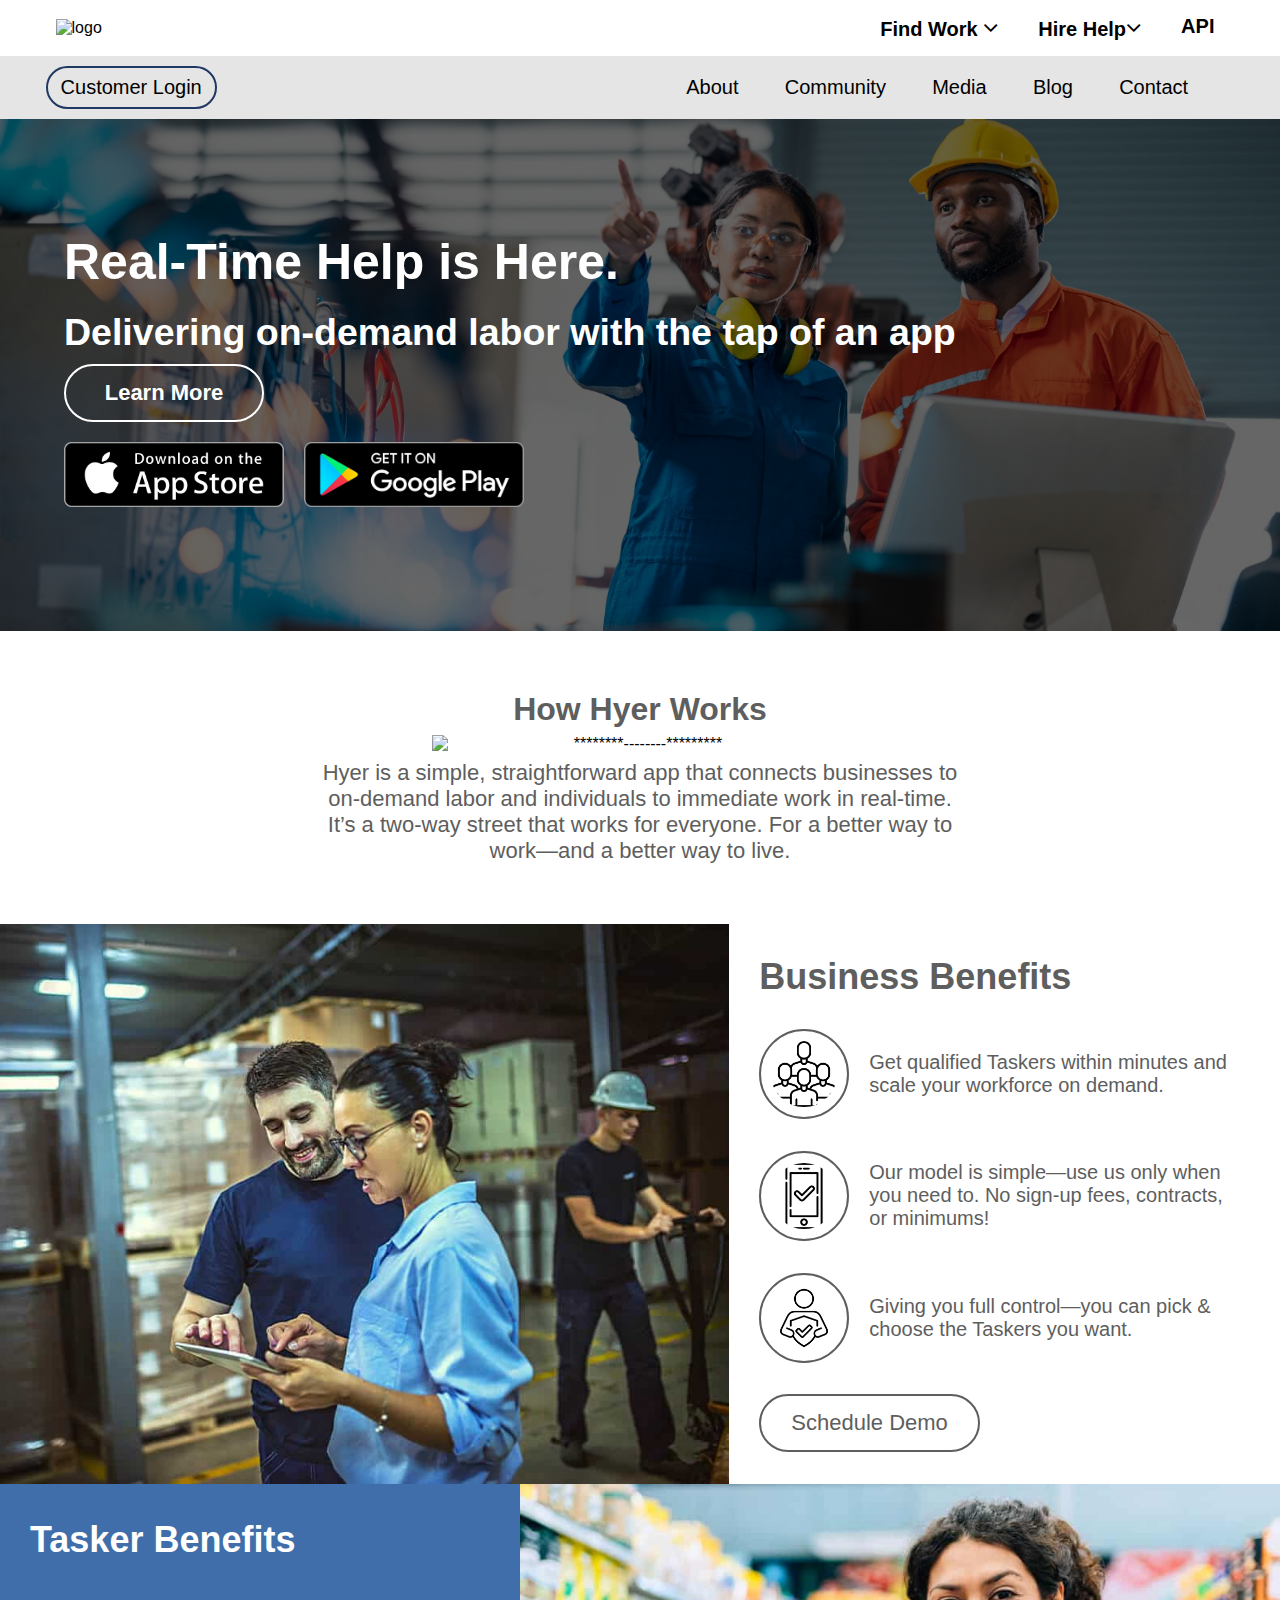
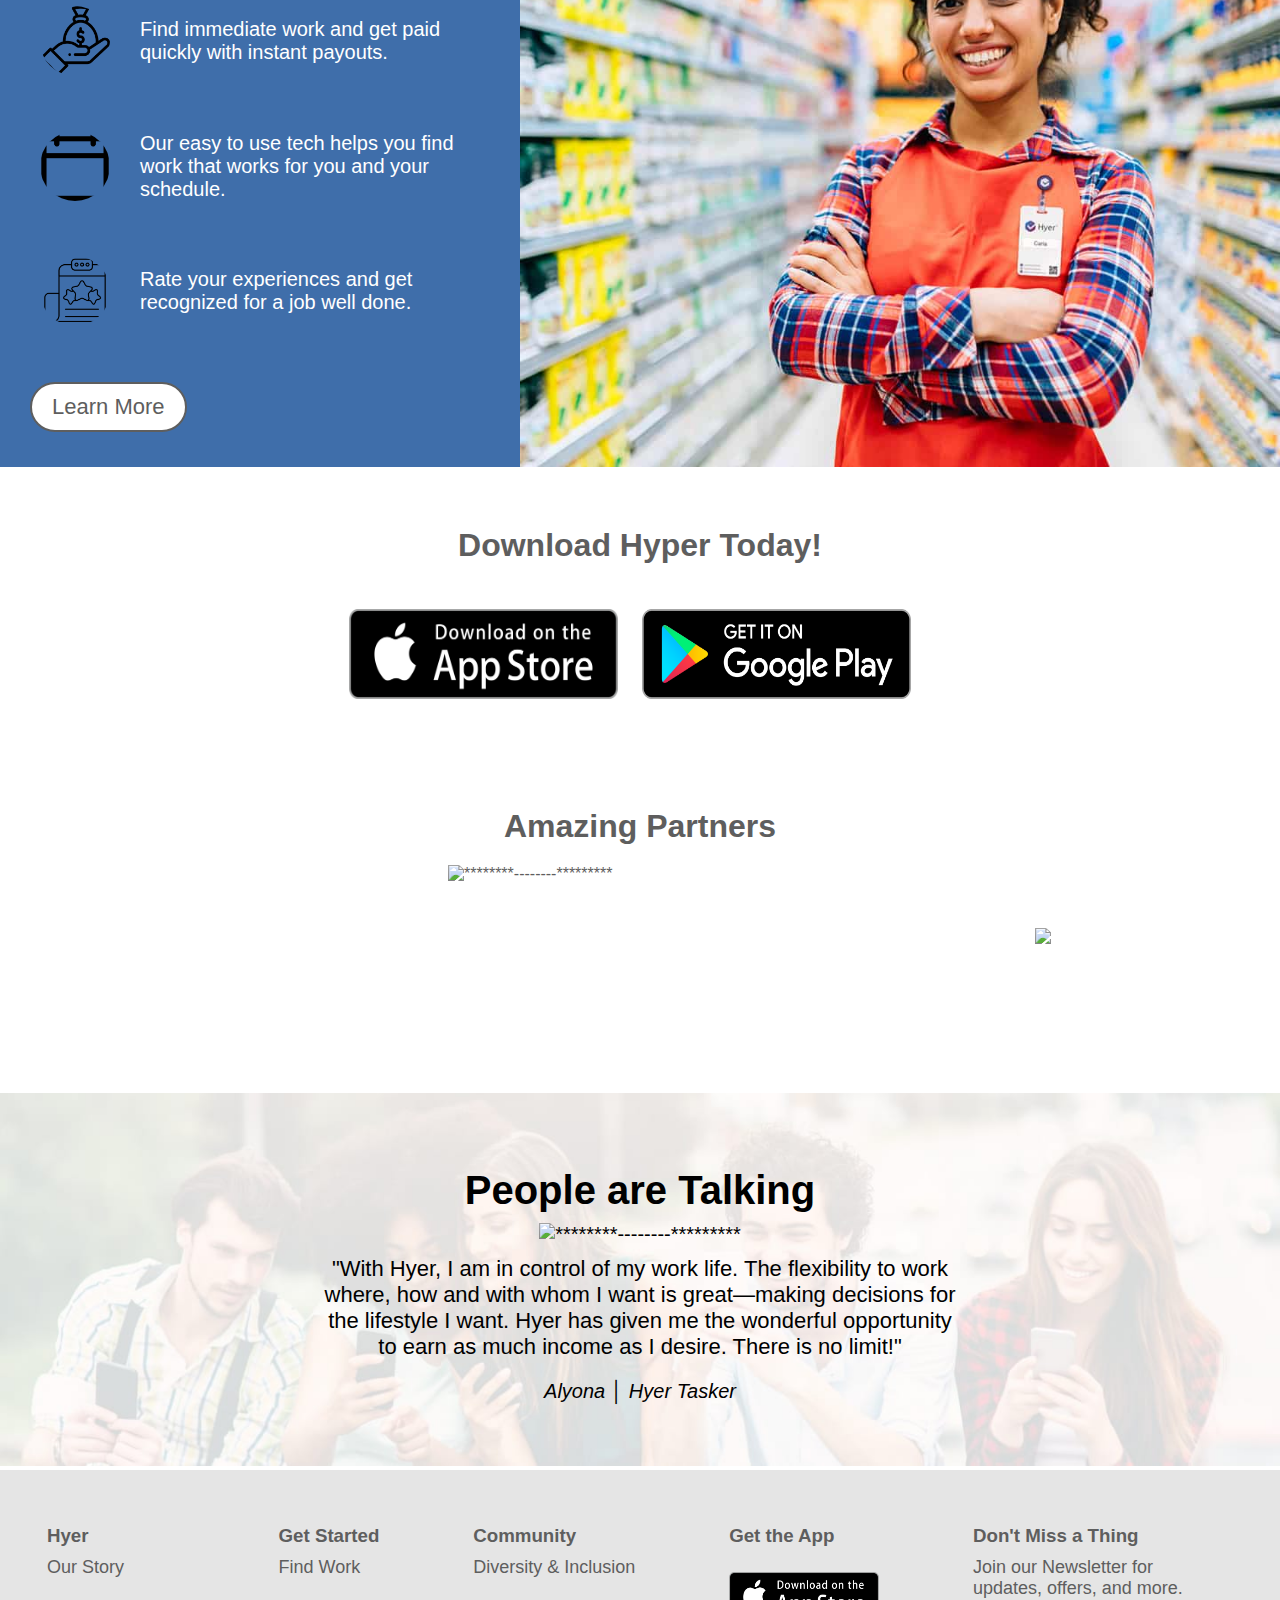
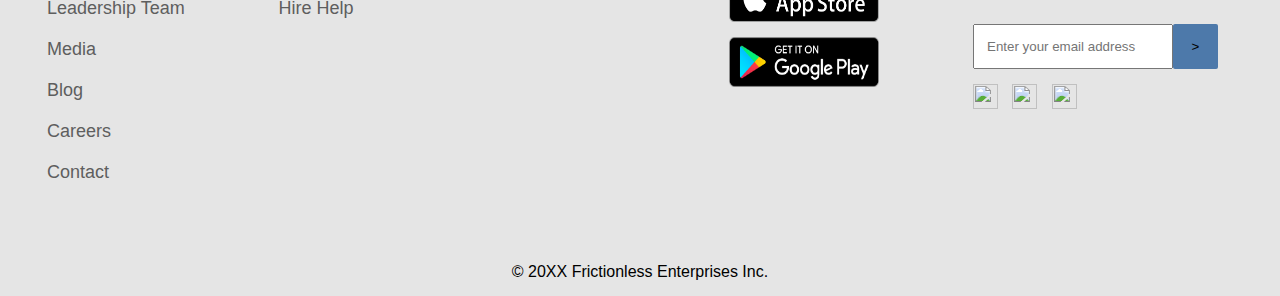
==== index.html @ c7ec468e "Hper_clone" ====
<!DOCTYPE html>
<html lang="en">
<!-- https://gohyer.com/ -->

<head>
    <meta charset="UTF-8">
    <meta http-equiv="X-UA-Compatible" content="IE=edge">
    <meta name="viewport" content="width=device-width, initial-scale=1.0">
    <title>Hyper | On-Demand Labour for Businesses</title>
    <link rel="stylesheet" href="style.css">
    <link rel="stylesheet" href="https://cdnjs.cloudflare.com/ajax/libs/font-awesome/4.7.0/css/font-awesome.min.css">
</head>

<body>
    <nav>
        <div class="container-1">
            <div class="logo_box">
                <img src="https://gohyer.com/wp-content/uploads/2019/08/Color-Horizontal_S.png" alt="logo" id="logo">
            </div>
            <div class="container_drp">
                <div class="dropdown">
                    <span>Find Work <i class="fa fa-angle-down" style="font-size:24px"></i> </span>
                    <div class="dropdown-content" id="drp-1">
                        <a href="#">Become a Tasker</a>
                        <a href="#">Shop Swag</a>
                        <a href="#">Perks & Discounts</a>
                        <a href="#">Help Center</a>
                        <a href="#">Badge Library</a>
                    </div> 
                </div>
                <div class="dropdown">
                    <span>Hire Help<i class="fa fa-angle-down" style="font-size:24px"></i> </span>
                    <div class="dropdown-content" id="drp-2">
                        <a href="#">Hire Help</a>
                        <a href="#">Retail</a>
                        <a href="#">Warehouse</a>
                        <a href="#">Hospitality</a>
                        <a href="#">Case Studies</a>
                        <a href="#">Help Center</a>
                    </div>
                </div>
                <div><span>API</span></div>

                <div id="Customer-Login-button-hamburger"><a class="Customer-Login" href="index_2.html"
                        style="color: white; ">Customer
                        Login</a>
                </div>

            </div>
            <div class="hamburger">
                <span class="bar"></span>
                <span class="bar"></span>
                <span class="bar"></span>
            </div>
        </div>
        <div class="container-2">
            <a class="Customer-Login" href="index_2.html" target="_blank">Customer Login</a>

            <ul class="required">
                <li><a href="#">About</a></li>
                <li><a href="#">Community</a></li>
                <li><a href="#">Media</a></li>
                <li><a href="#">Blog</a></li>
                <li><a href="#">Contact</a></li>
            </ul>

        </div>
    </nav>
    <div class="header-img-container">
        <div class="header-box">
            <img id="header-img" src="images/header-img1.jpg" style="width:100%">
            <div class="text">
                <h1 style="margin: 10px 0;">Real-Time Help is Here.</h1>
                <h2 style="margin: 10px 0;">Delivering on-demand labor with the tap of an app</h2>
                <ul>
                    <li id="learn_more"><a href="#"> Learn More</a></li>
                    <div class="download-icons">
                        <img src="images/app_store.png" alt="Download for App Store" class="dwn-icon">
                        <img src="images/google_store.png" alt="" class="dwn-icon">
                    </div>
                </ul>
            </div>

        </div>
    </div>

    <section>
        <div class="works-hyper">
            <div class="empty-section"></div>
            <h2 class="space-btw">How Hyer Works</h2>
            <img src="https://gohyer.com/wp-content/uploads/2020/08/line.png" alt="********--------*********"
                id="seprate-line">
            <p class="space-btw"><span>Hyer is a simple, straightforward app that connects businesses to on-demand labor
                    and individuals
                    to immediate work in real-time. It’s a two-way street that works for everyone. For a better way to
                    work—and a better way to live.</span></p>
            <div class="empty-section"></div>
        </div>

    </section>

    <div class="content-img-section-1">
        <div><img src="images/section-1.jpg" alt="img"></div>
        <div class="section-1_content">
            <h2>Business Benefits</h2>
            <div class="pts"><img src="images/section-1_content_img-1.png" alt="">
                <p>Get qualified Taskers within minutes and scale your workforce on demand.</p>
            </div>
            <div class="pts"><img src="images/section-1_content_img-2.png" alt="">
                <p>Our model is simple—use us only when you need to. No sign-up fees, contracts, or
                    minimums!</p>
            </div>
            <div class="pts"><img src="images/section-1_content_img-3.png" alt="">
                <p>Giving you full control—you can pick & choose the Taskers you want. </p>
            </div>

            <div class="demo-button"><button><a href="#" style="text-decoration: none; color: #5e5e5e;">Schedule
                        Demo</a></button></div>

        </div>
    </div>

    <div class="content-img-section-2">
        <div class="section-2_content">
            <h2>Tasker Benefits</h2>
            <div class="pts-2"><img src="images/section-2_content_img-1.png" alt="">
                <p>Find immediate work and get paid quickly with instant payouts.</p>
            </div>
            <div class="pts-2"><img src="images/section-2_content_img-2.png" alt="">
                <p>Our easy to use tech helps you find work that works for you and your schedule.</p>
            </div>
            <div class="pts-2" style="width: 57;"><img src="images/section-2_content_img-3.png" alt="">
                <p>Rate your experiences and get recognized for a job well done.</p>
            </div>
            <!-- <div class="learn-more-btn"><a href="#">Learn More</a></div> -->
            <div class="demo-button-2"><button><a href="#" style="text-decoration: none; color: #5e5e5e;">Learn
                        More</a></button></div>
        </div>

        <div><img src="images/section-2-img.jpg" alt=""></div>
    </div>

    <!-- <div class="slideshow-container"></div> -->

    <div class="download-section">
        <h1>Download Hyper Today!</h1>
        <div class="download-icons-2" style="margin: 25px 0;">
            <img src="images/app_store.png" alt="Download for App Store" class="dwn-icon"
                style="width: 269px; height: 90px;">
            <img src="images/google_store.png" alt="" class="dwn-icon" style="width: 269px; height: 90px;">
        </div>

    </div>

    <div class="sponsers">
        <h1>Amazing Partners</h1>
        <img src="https://gohyer.com/wp-content/uploads/2020/08/line.png" alt="********--------*********"
            style="width: 30%;margin: 20px;" id="seprate-line-2" >
        <div id="Partners-name">
            <img src="https://gohyer.com/wp-content/uploads/2022/09/marriott1-e1663348930523.png" alt=""
                style="width: 150px;" class="sponsers-img">
            <img src="https://gohyer.com/wp-content/uploads/2022/09/Doordash-Logo-grey.png" alt=""
                id="partner-img-2" style="width: 150px;" class="sponsers-img">
            <img src="https://gohyer.com/wp-content/uploads/2020/07/pepsi.png" alt="" class="sponsers-img">
            <img src="https://gohyer.com/wp-content/uploads/2022/09/compass-group-logo-e1663093935496-1.png " alt="" class="sponsers-img">
            <img src="https://gohyer.com/wp-content/uploads/2021/03/sparkling-ice-logo-sparkling-ice-logo-png-transparent-2.png"
                style="height: 70px;" class="sponsers-img">
            <img src="https://gohyer.com/wp-content/uploads/2022/09/hyatt-hotels-logo-grey.png" alt=""
                style="width: 150px;" class="sponsers-img">
        </div>

    </div>

    <div class="slideshow-container">
        <img src="/images/taking_image.jpg" alt="" srcset="">
        <div class="onSlideshow_image">
            <div class="slideshow-heading">
                <h1>People are Talking</h1>
                <img src="https://gohyer.com/wp-content/uploads/2020/08/line.png" alt="********--------*********" >
            </div>
            <div class="mySlides fade">
                <div class="slideshow-content">
                    <p>"With Hyer, I am in control of my work life. The flexibility to work where, how and with whom I
                        want
                        is great—making decisions for the lifestyle I want. Hyer has given me the wonderful opportunity
                        to
                        earn as much income as I desire. There is no limit!"</p>
                    <div class="authors-name">Alyona │ Hyer Tasker</div>
                </div>
            </div>

            <div class="mySlides fade">
                <div class="slideshow-content">
                    <p>"I enjoy the flexibility of working through the Hyer App. Being able to create my own schedule
                        has
                        given me the opportunity to remain financially stable and continue to be consistently active in
                        my
                        children’s and family’s lives."</p>
                    <div class="authors-name">Christina │ Hyer Tasker</div>
                </div>
            </div>

            <div class="mySlides fade">
                <div class="slideshow-content">
                    <p>“It used to take us one to two weeks to get someone in the door. Once we started using Hyer, we
                        were
                        able to post a job and within 30-minutes we would have Taskers applying. I love that I can post
                        a
                        task and have someone here working within a couple of hours.”</p>
                    <div class="authors-name">Leading Manufacturer</div>
                </div>
            </div>

            <div class="mySlides fade">
                <div class="slideshow-content">
                    <p>“Leveraging Hyer we’ve seen a sizable sales lift of 40% compared to stores where we were not
                        using
                        Hyer. In addition, using Hyer Taskers drove unit sales up 84%. Of the 10 stores, 70% saw between
                        a
                        100% to 375% increase in unit sales. A WIN-WIN-WIN for the books!”</p>
                    <div class="authors-name">National Beverage Company </div>
                </div>
            </div>
        </div>
        
    </div>

    <footer>
        <div class="last_container_1">
            <div class="hyer" style="padding: 10px;">
                <h3>Hyer</h3>
                <ul>
                    <li><a herf="#">Our Story</a></li>
                    <li><a herf="#">Leadership Team</a></li>
                    <li><a herf="#">Media</a></li>
                    <li><a herf="#">Blog</a></li>
                    <li><a herf="#">Careers</a></li>
                    <li><a herf="#">Contact</a></li>
                </ul>
            </div>
            <div class="get_started" style="padding: 10px;">
                <h3>Get Started</h3>
                <ul>
                    <li><a href="#">Find Work</a></li>
                    <li><a href="#">Hire Help</a></li>
                </ul>
            </div>
            <div class="community" style="padding: 10px;">
                <h3>Community</h3>
                <ul>
                    <li><a href="#">Diversity & Inclusion</a></li>
                </ul>
            </div>
            <div class="get_apps" style="padding: 10px;">
                <h3>Get the App</h3>
                <div class="downloads-buttons">
                    <img src="images/app_store.png" alt="Download form App Store">
                    <img src="images/google_store.png" alt="Download from Google Play">
                </div>
            </div>
            <div class="touch_with_us" style="padding: 10px;">
                <h3>Don't Miss a Thing</h3>
                <p  style="margin: 10px 16px 25px 0;font-family:'Gill Sans', 'Gill Sans MT', Calibri, 'Trebuchet MS', sans-serif; font-size:18px ;">Join our Newsletter for updates, offers, and more.</p>
                <div class="add_email">
                    <input type="email" name="" id="" placeholder="Enter your email address">
                    <button id="submit_mail">></button>
                </div>
                <div class="social_media_icons">
                    <span id="facebook_icon"><img src="https://cdn-icons-png.flaticon.com/512/4406/4406235.png" alt="" class="social-media_logo"></span>
                    <span id="insta_icon"><img src="https://cdn-icons-png.flaticon.com/512/3955/3955024.png" alt="" class="social-media_logo"></span>
                    <span id="linkedIn_icon"><img src="https://cdn-icons-png.flaticon.com/512/145/145807.png" alt="" class="social-media_logo"></span>
                </div>
            </div>
        </div>
        <div class="last_container_2"><p>© 20XX  Frictionless Enterprises Inc. </p></div>

        
    </footer>
    <script src="script.js"></script>
</body>

</html>
---- style.css ----
* {
    margin: 0;
    padding: 0;
    box-sizing: border-box;
    font-family: 'Gill Sans', 'Gill Sans MT', Calibri, 'Trebuchet MS', sans-serif;
}

#logo {
    width: 130px;
    height: 56px;
}

.logo_box {
    padding: 0px 10px;
}

.container-1 {
    display: flex;
    justify-content: space-between;
    align-items: center;
    padding: 15px 45.575px;
}

.container_drp {
    color: #000000;
    display: flex;
    
}

/* target dropdown  */
.dropdown {
    position: relative;
    display: inline-block;
}

.container_drp span {
    font-size: 20px;
    font-weight: bold;
    padding: 0px 20px;
}

.dropdown-content {
    display: none;
    position: absolute;
    min-width: 250px;
    box-shadow: 0px 8px 16px 0px rgba(0, 0, 0, 0.2);
    z-index: 1;
}

.dropdown-content a:hover {
    color: white;
}

#drp-1 {
    background-color: rgb(90, 156, 218);
    font-weight: bold;
}

#drp-2 {
    background-color: rgb(166, 105, 231);
    font-weight: bold;
}

.dropdown-content a {
    color: black;
    padding: 12px 16px;
    text-decoration: none;
    display: block;
}

.dropdown:hover .dropdown-content {
    display: block;
}

/* conatiner 2 css */
.container-2 {
    display: flex;
    align-items: center;
    justify-content: space-between;
    padding: 10px 45.575px;
    background-color: #e5e5e5;

}

.Customer-Login {
    text-decoration: none;
    border: 2px solid #203864;
    font-size: 20px;
    padding: 8px 13px;
    border-radius: 100px;
    color: black;
}

.container-2 ul {
    display: flex;
    width: 50%;
    justify-content: space-evenly;
}

.container-2 ul li a {
    text-decoration: none;
    color: black;
}

.container-2 ul li {
    list-style: none;
    font-size: 20px;
}

/* header image css */
.header-box {
    text-align: center;
    background: black;
    overflow: hidden;
    display: flex;
    align-items: center;
    justify-content: start;
}

#header-img {
    object-fit: cover;
    opacity: 0.4;
}



.text {
    color: white;
    position: absolute;
    left: 5%;
    width: auto;
    height: auto;
    display: flex;
    flex-direction: column;
    align-items: flex-start;
    font-size: 25px;

}

#learn_more {
    width: 200px;
    text-align: center;
    padding: 14px 30px;
    border: 2px solid white;
    border-radius: 100px;
    font-weight: bold;
    font-size: 22px;
}

#learn_more:hover {
    background-color: white;
}

#learn_more a {
    text-decoration: none;
    color: white;
}

#learn_more a:hover {
    color: black;
}

.text ul li {
    list-style: none;
    padding: 10px;
}


.dwn-icon {
    width: 220px;
    height: 65px;
    margin: 20px;
    margin-left: 0;
    transition: all 0.5s;
}


.dwn-icon:hover {
    cursor: pointer;
    transform: scale(1.05);
}

.download-icons {
    display: flex;
}

/* how hyper works css */
section {
    display: flex;
    justify-content: center;
}

.empty-section {
    height: 60px;
}

.works-hyper {
    width: 50%;
    display: flex;
    flex-direction: column;
    justify-content: center;
    align-items: center;
    text-align: center;

}

.works-hyper h2 {
    font-size: 32px;
    color: #5e5e5e;
    font-family: 'Gill Sans', 'Gill Sans MT', Calibri, 'Trebuchet MS', sans-serif;
}

.works-hyper span {
    font-size: 22px;
    color: #5e5e5e;
    font-family: 'Gill Sans', 'Gill Sans MT', Calibri, 'Trebuchet MS', sans-serif;
}

#seprate-line {
    width: 65%;
    padding: 7px 0px;
}

/* section contents */
.content-img-section-1 {
    display: flex;

}

.content-img-section-1 img {
    width: 100%;
    height: 100%;

}

.section-1_content {
    width: 52%;
    display: flex;
    flex-direction: column;
    justify-content: space-evenly;
    padding: 0px 30px;
    color: #5e5e5e;
}

.section-1_content h2 {
    font-size: 36px;
    font-family: 'Gill Sans', 'Gill Sans MT', Calibri, 'Trebuchet MS', sans-serif;

}

.section-1_content img {
    border: 2px solid #5e5e5e;
    width: 90px;
    height: 90px;
    border-radius: 45px;
    padding: 10px;

}


.section-1_content p {
    font-size: 20px;
    font-family: 'Gill Sans', 'Gill Sans MT', Calibri, 'Trebuchet MS', sans-serif;
    padding: 0 20px;
}

.pts {
    display: flex;
    align-items: center;
}

.pts img:hover {
    cursor: pointer;
    background-color: #604d8d;
}

.demo-button button {
    background: transparent;
    color: #5e5e5e;
    border-radius: 100px;
    border: 2px solid #5e5e5e;
    padding: 14px 30px;
    font-size: 22px;
}

.demo-button a:hover {
    background-color: #604d8d;
    color: white;
}

/* ////////////////section2******************* */

.content-img-section-2 {
    display: flex;

}

.content-img-section-2 img {
    width: 100%;
    height: 100%;

}

.section-2_content {
    background-color: #3f6eaa;
    width: 52%;
    display: flex;
    flex-direction: column;
    justify-content: space-evenly;
    padding: 0px 30px;
    color: white;
}

.section-2_content h2 {
    font-size: 36px;
    font-family: 'Gill Sans', 'Gill Sans MT', Calibri, 'Trebuchet MS', sans-serif;

}

.section-2_content img {
    color: white;
    width: 90px;
    height: 90px;
    border-radius: 45px;
    padding: 10px;

}


.section-2_content p {
    font-size: 20px;
    font-family: 'Gill Sans', 'Gill Sans MT', Calibri, 'Trebuchet MS', sans-serif;
    padding: 0 20px;
}

.pts-2 {
    display: flex;
    align-items: center;
}

.pts-2 img:hover {
    cursor: pointer;
    background-color: white;
}

.demo-button-2 button {
    color: #5e5e5e;
    border-radius: 100px;
    text-decoration: none;
    background-color: white;
    border: 2px solid #5e5e5e;
    padding: 10px 20px;
    font-size: 22px;
    margin-top: 10px;
}

.demo-button-2 button:hover {
    background-color: #3f6eaa;
    color: white;
}

/* download app section css */
.download-section {
    color: #5e5e5e;
    display: flex;
    flex-direction: column;
    align-items: center;
    padding: 60px;
}

/* sponsors section css */

.sponsers {
    color: #5e5e5e;
    display: flex;
    flex-direction: column;
    align-items: center;
}

.sponsers-img {
    margin: 25px;
}

#Partners-name {
    align-items: center;
    width: 100%;
    display: grid;
    grid-template-columns: repeat(auto-fit, minmax(220px, 1px));
    justify-content: center;
    gap: 20px;
}

/* media query */
@media screen and (min-width:780px) and (max-width:1020px) {
    .section-1_content {
        width: auto;
    }

    .demo-button button {
        margin: 10px 0;
    }

    .section-2_content {
        width: auto;

    }

    .container-2 ul {
        width: 60%;
    }

    .demo-button-2 button {
        margin-top: 10px;
    }


}

#Customer-Login-button-hamburger {
    display: none;
}

.hamburger {
    display: none;
    cursor: pointer;
}

.bar {
    display: block;
    width: 25px;
    height: 3px;
    margin: 5px auto;
    background-color: black;
    border-radius: 3px;
}

@media screen and (min-width:300px) and (max-width:779px) {
    .content-img-section-1 {
        flex-direction: column;
    }

    .section-1_content,
    .section-2_content,
    .works-hyper {
        width: auto;
        padding: 25px;

    }

    .demo-button button {
        margin-top: 10px;
    }
    .container-2 {
        visibility: hidden;
        display: none;
    }

    .content-img-section-2 {
        flex-direction: column-reverse;
    }

    .download-icons-2 {
        display: flex;
        margin: 0;
        flex-direction: column;
    }

    .download-section {
        padding: 25px 0 0 0;
    }

    #Customer-Login-button-hamburger {
        display: block;
        margin-top: 20px;

    }

    #learn_more {
        width: 150px;
        padding: 10px;
        font-size: 18px;
    }

    .dwn-icon {
        width: 150px;
        height: 50px;
        margin: 10px;
    }

    .text {
        font-size: 10px;
        width: 90%;
    }

    .section-1_content h2,
    .section-2_content h2 {
        padding: 20px;
    }
    .sponsers{
        padding-top: 25px;
    }

    .sponsers img {
        width: 62%;
    }
    #seprate-line-2{
        display: none;
    }

    /* hamburger css., */
    .hamburger {
        display: block;
    }

    .container_drp {

        flex-direction: column;
        background-color: #5e5e5e;
        height: 150px;
        position: absolute;
        left: -100%;
        top: 90px;
        width: 100%;
        text-align: center;
    }

    .dropdown {
        display: block;
    }

    .container_drp.active {
        left: 0;
    }

    .hamburger.active .bar:nth-child(2) {
        opacity: 0;
    }

    .hamburger.active .bar:nth-child(1) {
        transform: translateY(8px) rotate(45deg);
    }

    .hamburger.active .bar:nth-child(3) {
        transform: translateY(-8px) rotate(-45deg);
    }
}

@media screen and (min-width:300px) and (max-width:500px) {
    .download-icons {
        display: none;
    }

    .text {
        font-size: 8px;
    }

    #learn_more {
        width: 100px;
        padding: 8px;
        font-size: 10px;
    }

    .pts p,
    .pts-2 p {
        padding: 20px;
    }

    #seprate-line-2 {
        width: 75%;
    }
}

/* slide-show container css area */

.slideshow-container {
    position: relative;
}

.slideshow-container img {
    width: 100%;
    height: 100%;
}

.onSlideshow_image {
    position: absolute;
    top: 20%;
    left: 25%;
    display: flex;
    flex-direction: column;
    justify-content: center;
    align-items: center;
    text-align: center;
    width: 50%;
    font-size: 20px;
}

.authors-name {
    margin-top: 20px;
    font-style: italic;
    font-size: 20px;
}

.slideshow-content {
    font-size: 22px;
}

.slideshow-heading img {
    width: 62%;
    margin: 10px 0px;
}

@media only screen and (min-width:300px) and (max-width:825px) {
    .authors-name {
        font-size: 16px;
    }

    .slideshow-heading h1 {
        font-size: 30px;
    }

    .slideshow-content p {
        font-size: 15px;
    }

    .slideshow-container {
        height: 260px;
    }

    .onSlideshow_image {
        position: absolute;
        top: 0%;
        left: 0%;
        display: flex;
        flex-direction: column;
        justify-content: center;
        align-items: center;
        text-align: center;
        width: auto;
        padding: 20px;
    }
}

@media only screen and (min-width:826px) and (max-width:1250px) {

    /*slideshow css/...*/
    .slideshow-heading h1 {
        font-size: 36px;
    }

    .slideshow-content p {
        font-size: 19px;
    }

    .authors-name {
        font-size: 18px;
    }

    .onSlideshow_image {
        position: absolute;
        top: 0%;
        left: 0%;
        display: flex;
        flex-direction: column;
        justify-content: center;
        align-items: center;
        text-align: center;
        width: auto;
        padding: 20px;
    }


}

footer {
    background-color: #e5e5e5;
}

.last_container_1 {
    padding: 45px 0 45px 0;
    color: #5e5e5e;
    display: flex;
    justify-content: space-around;
}

.last_container_1 h3 {
    font-weight: bold;
}

.last_container_1 a {
    text-decoration: none;
    color: #5e5e5e;
    font-family: 'Gill Sans', 'Gill Sans MT', Calibri, 'Trebuchet MS', sans-serif;
    font-size: 18px;
}

.last_container_1 li {
    list-style: none;
    padding: 10px 0px;
}

.touch_with_us {
    width: 280px;
}

#submit_mail {
    width: 45px;
    height: 45px;
    background-color: #4D79AA;
    border: none;
    border-radius: 2px;
}

.social_media_icons {
    margin-top: 15px;
}

.downloads-buttons {
    display: flex;
    flex-direction: column;
    padding: 10px 0;
}

.downloads-buttons img {
    width: 150px;
    height: 50px;
    margin-top: 15px;
}

.social-media_logo {
    height: 25px;
    width: 25px;
    margin-right: 10px;
    cursor: pointer;
}

.add_email {
    display: flex;
}

.add_email input {
    padding: 12px;
    width: 200px;

}

.last_container_2 {
    padding: 15px;
    text-align: center;
}

@media only screen and (min-width:300px) and (max-width:800px) {
    .last_container_1 {
        display: grid;
        grid-template-columns: repeat(auto-fit, minmax(220px, 1px));
        justify-content: space-evenly;
    }
    .touch_with_us {
        width: 237px;
    }
}
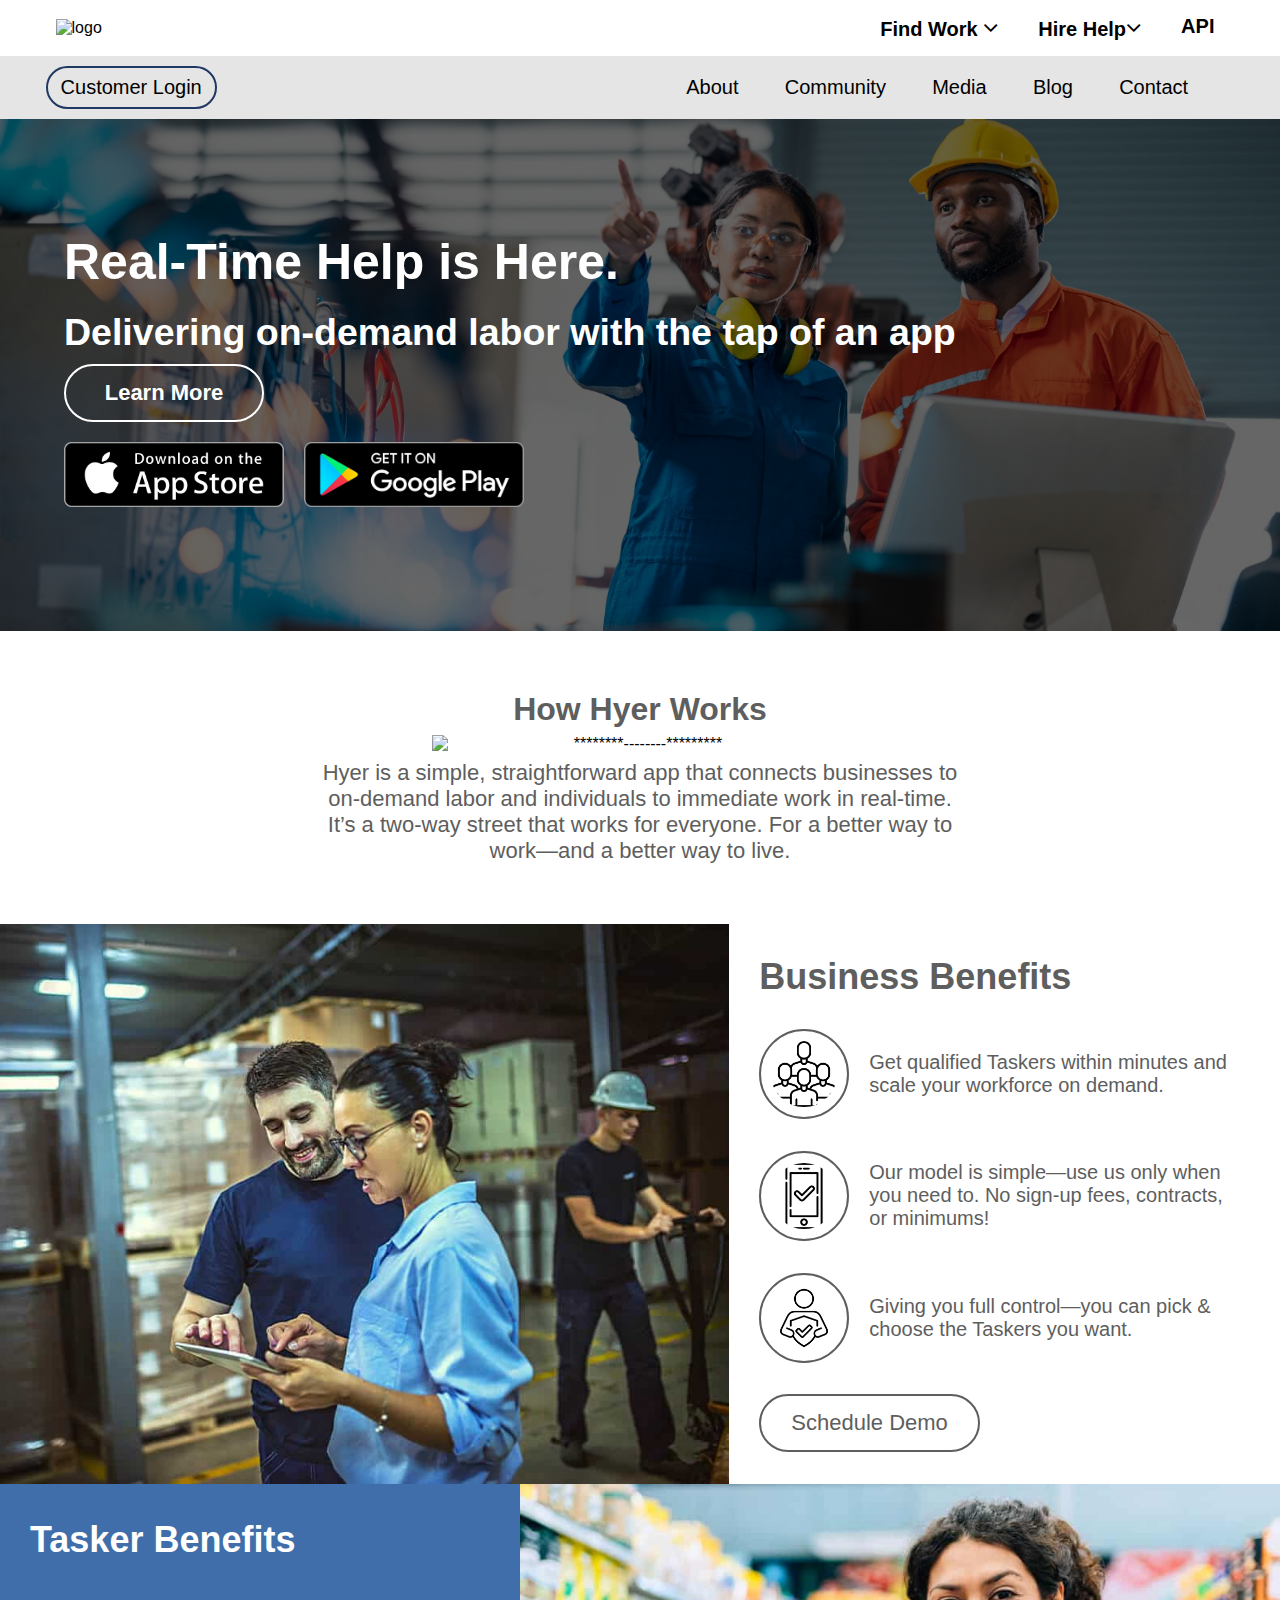
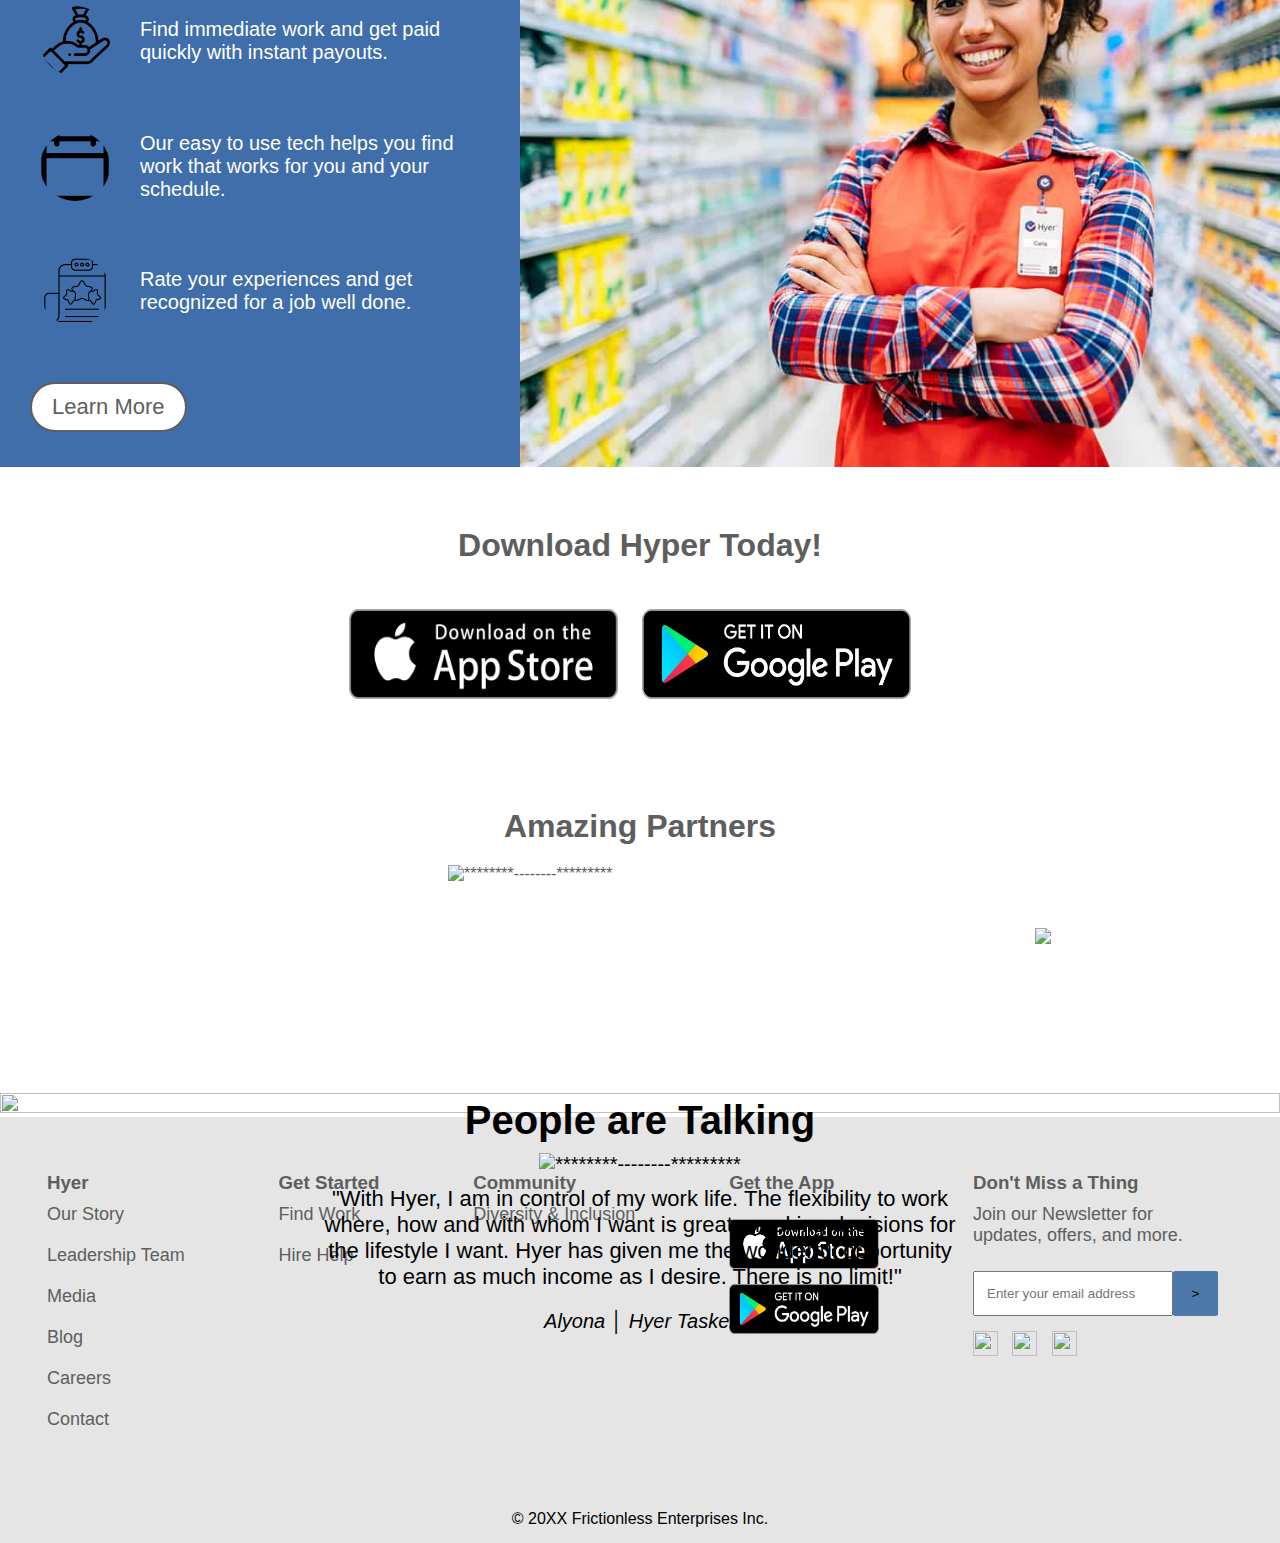
==== commit b23d8795: "Update index.html" ====
--- a/index.html
+++ b/index.html
@@ -172,7 +172,7 @@
     </div>
 
     <div class="slideshow-container">
-        <img src="/images/taking_image.jpg" alt="" srcset="">
+        <img src="https://gohyer.com/wp-content/uploads/2020/07/bg_testimonials.jpg" alt="" srcset="">
         <div class="onSlideshow_image">
             <div class="slideshow-heading">
                 <h1>People are Talking</h1>
@@ -279,4 +279,4 @@
     <script src="script.js"></script>
 </body>
 
-</html>+</html>
